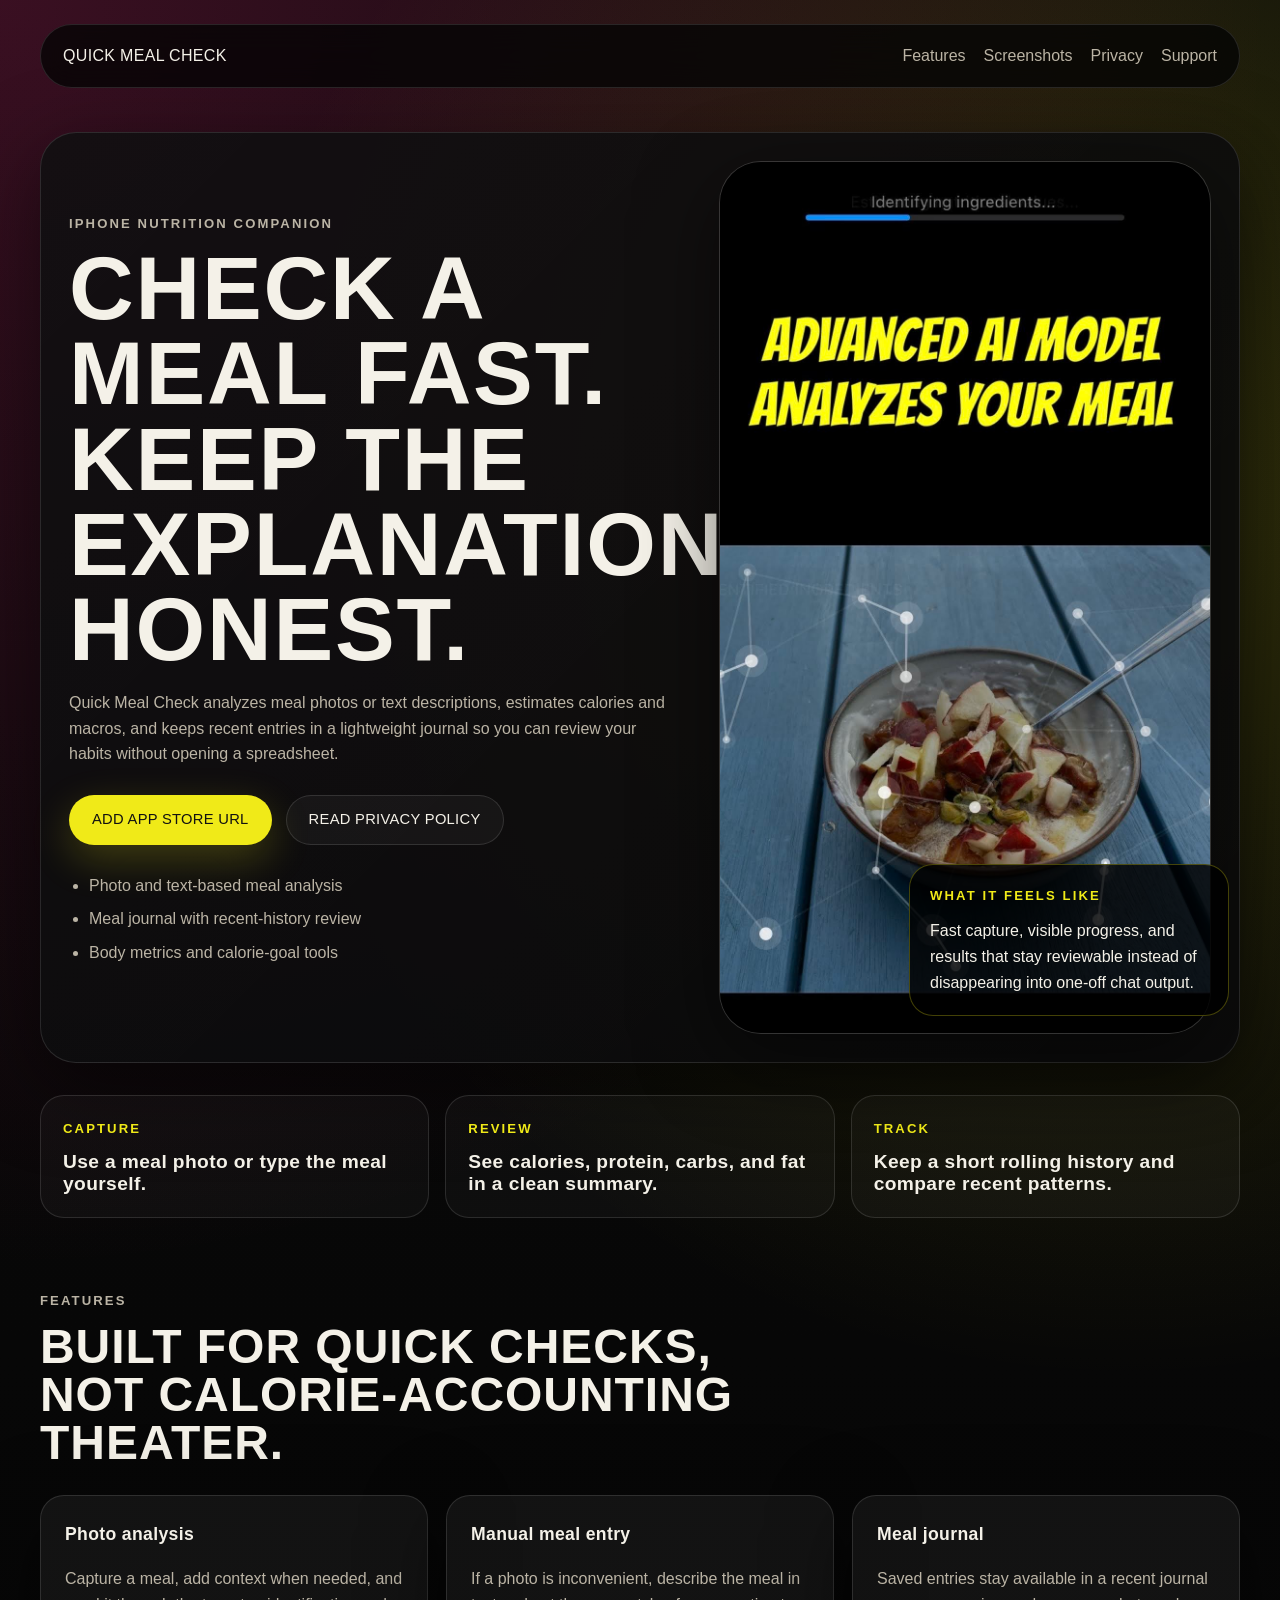
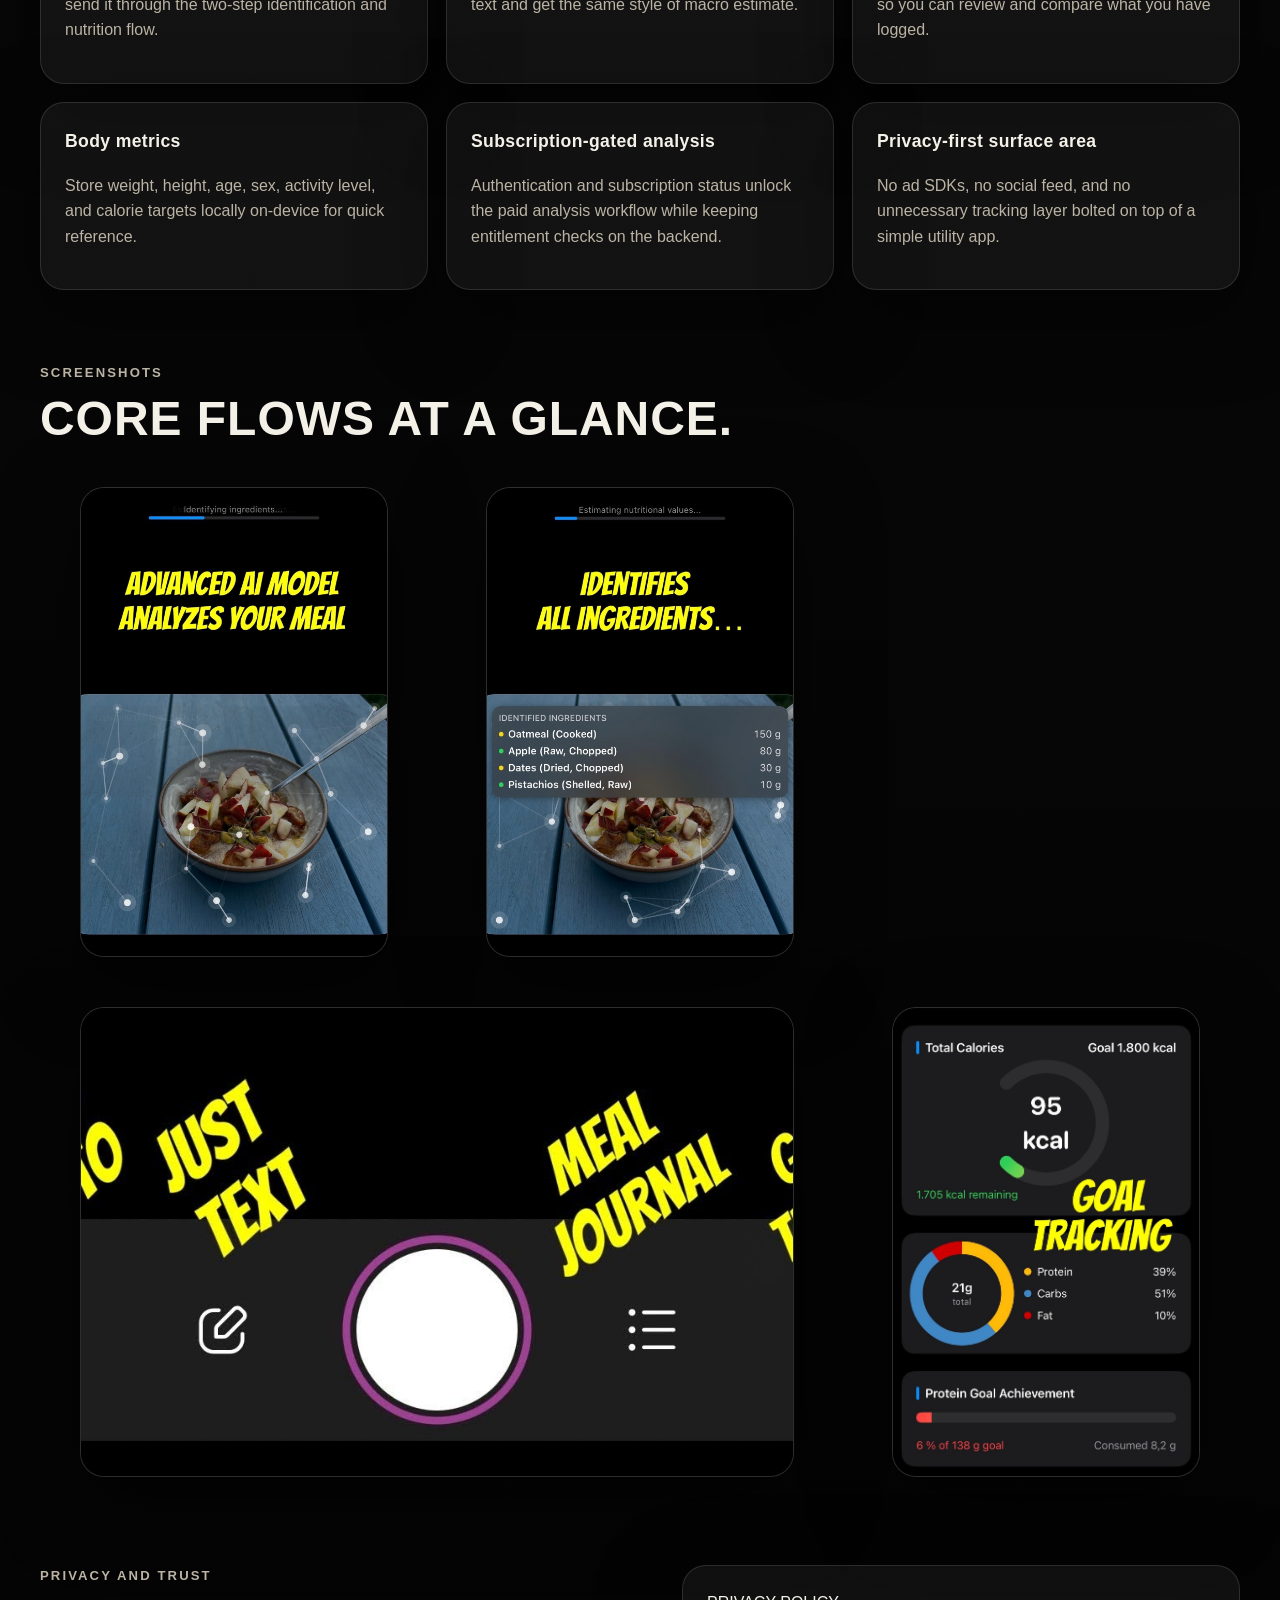
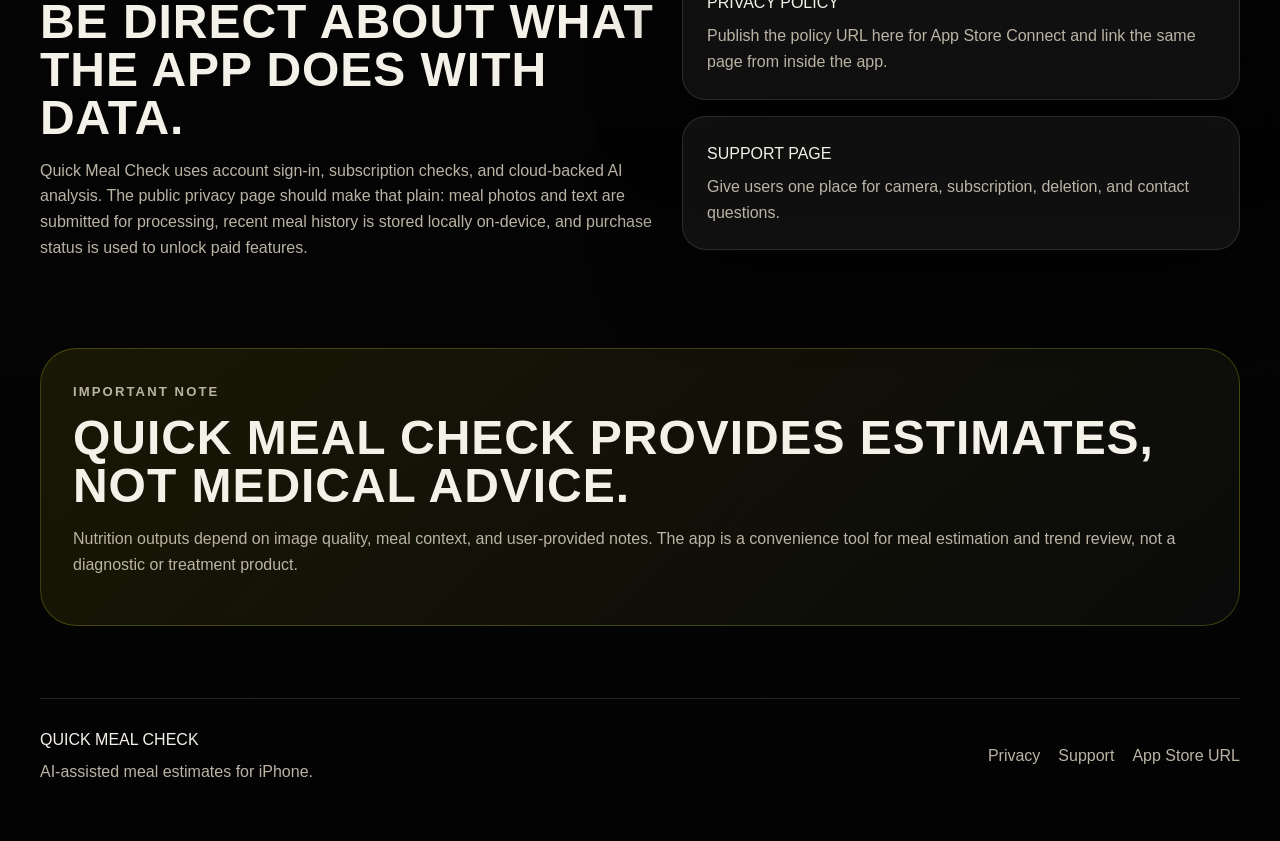
==== index.html @ 8b854055 "Initial site import" ====
<!DOCTYPE html>
<html lang="en">
<head>
    <meta charset="utf-8">
    <meta name="viewport" content="width=device-width, initial-scale=1">
    <title>Quick Meal Check</title>
    <meta name="description" content="Quick Meal Check helps you estimate calories and macros from meal photos or text, then review trends in one place.">
    <link rel="stylesheet" href="styles.css">
</head>
<body>
    <!-- Replace the placeholder App Store URL and support email before publishing. -->
    <div class="site-shell">
        <header class="site-header">
            <a class="wordmark" href="index.html">Quick Meal Check</a>
            <nav class="site-nav" aria-label="Primary">
                <a href="#features">Features</a>
                <a href="#screenshots">Screenshots</a>
                <a href="privacy.html">Privacy</a>
                <a href="support.html">Support</a>
            </nav>
        </header>

        <main>
            <section class="hero">
                <div class="hero-copy">
                    <p class="eyebrow">iPhone nutrition companion</p>
                    <h1>Check a meal fast. Keep the explanation honest.</h1>
                    <p class="lede">
                        Quick Meal Check analyzes meal photos or text descriptions, estimates calories and macros,
                        and keeps recent entries in a lightweight journal so you can review your habits without
                        opening a spreadsheet.
                    </p>
                    <div class="hero-actions">
                        <a class="button button-primary" href="#">Add App Store URL</a>
                        <a class="button button-secondary" href="privacy.html">Read Privacy Policy</a>
                    </div>
                    <ul class="hero-notes">
                        <li>Photo and text-based meal analysis</li>
                        <li>Meal journal with recent-history review</li>
                        <li>Body metrics and calorie-goal tools</li>
                    </ul>
                </div>

                <div class="hero-visual">
                    <div class="phone-frame">
                        <img src="assets/screenshots/hero-analysis.jpg" alt="Quick Meal Check analysis screen showing a meal photo and AI meal-analysis overlay.">
                    </div>
                    <div class="callout-card">
                        <p class="callout-label">What it feels like</p>
                        <p class="callout-text">Fast capture, visible progress, and results that stay reviewable instead of disappearing into one-off chat output.</p>
                    </div>
                </div>
            </section>

            <section class="feature-strip" aria-label="Highlights">
                <article>
                    <p class="feature-kicker">Capture</p>
                    <h2>Use a meal photo or type the meal yourself.</h2>
                </article>
                <article>
                    <p class="feature-kicker">Review</p>
                    <h2>See calories, protein, carbs, and fat in a clean summary.</h2>
                </article>
                <article>
                    <p class="feature-kicker">Track</p>
                    <h2>Keep a short rolling history and compare recent patterns.</h2>
                </article>
            </section>

            <section class="section" id="features">
                <div class="section-heading">
                    <p class="eyebrow">Features</p>
                    <h2>Built for quick checks, not calorie-accounting theater.</h2>
                </div>

                <div class="card-grid">
                    <article class="feature-card">
                        <h3>Photo analysis</h3>
                        <p>Capture a meal, add context when needed, and send it through the two-step identification and nutrition flow.</p>
                    </article>
                    <article class="feature-card">
                        <h3>Manual meal entry</h3>
                        <p>If a photo is inconvenient, describe the meal in text and get the same style of macro estimate.</p>
                    </article>
                    <article class="feature-card">
                        <h3>Meal journal</h3>
                        <p>Saved entries stay available in a recent journal so you can review and compare what you have logged.</p>
                    </article>
                    <article class="feature-card">
                        <h3>Body metrics</h3>
                        <p>Store weight, height, age, sex, activity level, and calorie targets locally on-device for quick reference.</p>
                    </article>
                    <article class="feature-card">
                        <h3>Subscription-gated analysis</h3>
                        <p>Authentication and subscription status unlock the paid analysis workflow while keeping entitlement checks on the backend.</p>
                    </article>
                    <article class="feature-card">
                        <h3>Privacy-first surface area</h3>
                        <p>No ad SDKs, no social feed, and no unnecessary tracking layer bolted on top of a simple utility app.</p>
                    </article>
                </div>
            </section>

            <section class="section" id="screenshots">
                <div class="section-heading">
                    <p class="eyebrow">Screenshots</p>
                    <h2>Core flows at a glance.</h2>
                </div>

                <div class="gallery-grid">
                    <figure class="gallery-card gallery-card-tall">
                        <img src="assets/screenshots/hero-analysis.jpg" alt="Meal analysis progress and hero visualization inside Quick Meal Check.">
                        <figcaption>Analysis screen with progress feedback and visual meal overlay.</figcaption>
                    </figure>
                    <figure class="gallery-card gallery-card-tall">
                        <img src="assets/screenshots/analysis-detail.jpg" alt="Nutrition detail screen in Quick Meal Check.">
                        <figcaption>Detailed results view for calories and macro estimates.</figcaption>
                    </figure>
                    <figure class="gallery-card gallery-card-wide">
                        <img src="assets/screenshots/journal-view.jpg" alt="Meal journal screen in Quick Meal Check.">
                        <figcaption>Recent entries stay reviewable in the meal journal.</figcaption>
                    </figure>
                    <figure class="gallery-card gallery-card-tall">
                        <img src="assets/screenshots/body-metrics.jpg" alt="Body metrics settings screen in Quick Meal Check.">
                        <figcaption>Local body-metrics tools for BMI, BMR, and calorie goals.</figcaption>
                    </figure>
                </div>
            </section>

            <section class="section section-split">
                <div>
                    <p class="eyebrow">Privacy and trust</p>
                    <h2>Be direct about what the app does with data.</h2>
                    <p>
                        Quick Meal Check uses account sign-in, subscription checks, and cloud-backed AI analysis.
                        The public privacy page should make that plain: meal photos and text are submitted for
                        processing, recent meal history is stored locally on-device, and purchase status is used
                        to unlock paid features.
                    </p>
                </div>
                <div class="stacked-links">
                    <a class="link-tile" href="privacy.html">
                        <span class="link-tile-label">Privacy policy</span>
                        <span class="link-tile-text">Publish the policy URL here for App Store Connect and link the same page from inside the app.</span>
                    </a>
                    <a class="link-tile" href="support.html">
                        <span class="link-tile-label">Support page</span>
                        <span class="link-tile-text">Give users one place for camera, subscription, deletion, and contact questions.</span>
                    </a>
                </div>
            </section>

            <section class="section disclaimer-section">
                <p class="eyebrow">Important note</p>
                <h2>Quick Meal Check provides estimates, not medical advice.</h2>
                <p>
                    Nutrition outputs depend on image quality, meal context, and user-provided notes. The app is a
                    convenience tool for meal estimation and trend review, not a diagnostic or treatment product.
                </p>
            </section>
        </main>

        <footer class="site-footer">
            <div>
                <p class="footer-title">Quick Meal Check</p>
                <p class="footer-copy">AI-assisted meal estimates for iPhone.</p>
            </div>
            <div class="footer-links">
                <a href="privacy.html">Privacy</a>
                <a href="support.html">Support</a>
                <a href="#">App Store URL</a>
            </div>
        </footer>
    </div>
</body>
</html>
---- styles.css ----
:root {
    --bg: #050505;
    --bg-elevated: #0f0f10;
    --panel: rgba(255, 255, 255, 0.05);
    --panel-strong: rgba(255, 255, 255, 0.1);
    --text: #f4f1e8;
    --muted: #bbb4a5;
    --line: rgba(255, 255, 255, 0.12);
    --accent: #f0ea18;
    --accent-deep: #c8b800;
    --accent-soft: rgba(240, 234, 24, 0.18);
    --pink: #e8267a;
    --shadow: 0 24px 80px rgba(0, 0, 0, 0.5);
    --radius-xl: 36px;
    --radius-lg: 24px;
    --radius-md: 18px;
    --max-width: 1200px;
}

*,
*::before,
*::after {
    box-sizing: border-box;
}

html {
    scroll-behavior: smooth;
}

body {
    margin: 0;
    min-width: 320px;
    color: var(--text);
    background:
        radial-gradient(circle at top left, rgba(232, 38, 122, 0.22), transparent 30%),
        radial-gradient(circle at 88% 12%, rgba(240, 234, 24, 0.18), transparent 24%),
        linear-gradient(180deg, #090909 0%, #030303 100%);
    font: 400 16px/1.6 "Avenir Next", "Segoe UI", sans-serif;
}

img {
    display: block;
    max-width: 100%;
}

a {
    color: inherit;
    text-decoration: none;
}

.site-shell {
    width: min(calc(100% - 32px), var(--max-width));
    margin: 0 auto;
    padding: 24px 0 56px;
}

.site-header,
.site-footer {
    display: flex;
    align-items: center;
    justify-content: space-between;
    gap: 20px;
}

.site-header {
    position: sticky;
    top: 0;
    z-index: 10;
    margin-bottom: 44px;
    padding: 18px 22px;
    border: 1px solid var(--line);
    border-radius: 999px;
    background: rgba(5, 5, 5, 0.78);
    backdrop-filter: blur(16px);
}

.wordmark,
h1,
h2,
h3,
.button {
    font-family: "Arial Black", "Avenir Next Condensed", "Franklin Gothic Heavy", sans-serif;
    letter-spacing: 0.02em;
}

.wordmark {
    font-size: 1rem;
    text-transform: uppercase;
}

.site-nav {
    display: flex;
    flex-wrap: wrap;
    justify-content: flex-end;
    gap: 18px;
    color: var(--muted);
}

.site-nav a:hover,
.footer-links a:hover,
.link-tile:hover {
    color: var(--accent);
}

.hero {
    display: grid;
    grid-template-columns: minmax(0, 1.1fr) minmax(320px, 0.9fr);
    gap: 48px;
    align-items: center;
    margin-bottom: 32px;
    padding: 28px;
    border: 1px solid var(--line);
    border-radius: var(--radius-xl);
    background:
        linear-gradient(135deg, rgba(255, 255, 255, 0.03), rgba(255, 255, 255, 0.01)),
        rgba(7, 7, 8, 0.88);
    box-shadow: var(--shadow);
}

.hero-copy h1,
.legal-sidebar h1,
.support-hero h1 {
    margin: 0 0 18px;
    font-size: clamp(2.8rem, 7vw, 5.6rem);
    line-height: 0.95;
    text-transform: uppercase;
}

.eyebrow,
.feature-kicker,
.callout-label,
.legal-meta {
    margin: 0 0 12px;
    font-size: 0.82rem;
    font-weight: 700;
    letter-spacing: 0.16em;
    text-transform: uppercase;
    color: var(--accent);
}

.lede,
.hero-copy p,
.section p,
.legal-content p,
.faq-item p,
.contact-card p {
    color: var(--muted);
}

.hero-actions,
.support-actions {
    display: flex;
    flex-wrap: wrap;
    gap: 14px;
    margin: 28px 0;
}

.button {
    display: inline-flex;
    align-items: center;
    justify-content: center;
    min-height: 50px;
    padding: 0 22px;
    border-radius: 999px;
    border: 1px solid transparent;
    text-transform: uppercase;
    font-size: 0.92rem;
}

.button-primary {
    color: #111;
    background: var(--accent);
    box-shadow: 0 14px 40px rgba(240, 234, 24, 0.22);
}

.button-primary:hover {
    background: #fff56a;
}

.button-secondary {
    border-color: var(--line);
    background: rgba(255, 255, 255, 0.04);
}

.button-secondary:hover {
    border-color: var(--accent-soft);
    background: rgba(255, 255, 255, 0.08);
}

.hero-notes,
.legal-content ul {
    padding-left: 20px;
}

.hero-notes li,
.legal-content li {
    margin-bottom: 8px;
    color: var(--muted);
}

.hero-visual {
    position: relative;
}

.phone-frame,
.gallery-card,
.contact-card,
.feature-card,
.faq-item,
.link-tile {
    border: 1px solid var(--line);
    background: var(--panel);
    box-shadow: var(--shadow);
}

.phone-frame {
    overflow: hidden;
    border-radius: 42px;
}

.phone-frame img {
    width: 100%;
    aspect-ratio: 9 / 16;
    object-fit: cover;
}

.callout-card {
    position: absolute;
    right: -18px;
    bottom: 18px;
    width: min(320px, 72%);
    padding: 20px;
    border: 1px solid rgba(240, 234, 24, 0.28);
    border-radius: var(--radius-lg);
    background: rgba(0, 0, 0, 0.82);
}

.callout-text {
    margin: 0;
    color: var(--text);
}

.feature-strip,
.card-grid,
.gallery-grid,
.section-split,
.support-layout {
    display: grid;
}

.feature-strip {
    grid-template-columns: repeat(3, minmax(0, 1fr));
    gap: 16px;
    margin: 28px 0 64px;
}

.feature-strip article {
    padding: 22px;
    border: 1px solid var(--line);
    border-radius: var(--radius-lg);
    background: rgba(255, 255, 255, 0.03);
}

.feature-strip h2 {
    margin: 0;
    font-size: 1.2rem;
    line-height: 1.15;
}

.section {
    margin-top: 72px;
}

.section-heading {
    max-width: 760px;
    margin-bottom: 28px;
}

.section-heading h2,
.section-split h2,
.disclaimer-section h2,
.faq-item h3,
.contact-card strong {
    margin: 0 0 12px;
}

.section-heading h2,
.section-split h2,
.disclaimer-section h2 {
    font-size: clamp(2rem, 4vw, 3rem);
    text-transform: uppercase;
    line-height: 1;
}

.card-grid {
    grid-template-columns: repeat(3, minmax(0, 1fr));
    gap: 18px;
}

.feature-card,
.faq-item,
.contact-card,
.link-tile {
    border-radius: var(--radius-lg);
    padding: 24px;
}

.feature-card h3,
.faq-item h3 {
    margin-top: 0;
    font-size: 1.1rem;
}

.gallery-grid {
    grid-template-columns: repeat(12, minmax(0, 1fr));
    gap: 18px;
}

.gallery-card {
    overflow: hidden;
    border-radius: var(--radius-lg);
}

.gallery-card img {
    width: 100%;
    height: 100%;
    object-fit: cover;
}

.gallery-card figcaption {
    padding: 16px 18px 18px;
    color: var(--muted);
}

.gallery-card-tall {
    grid-column: span 4;
}

.gallery-card-wide {
    grid-column: span 8;
}

.gallery-card-wide img {
    aspect-ratio: 16 / 9;
}

.gallery-card-tall img {
    aspect-ratio: 4 / 5;
}

.section-split {
    grid-template-columns: minmax(0, 1fr) minmax(320px, 0.9fr);
    gap: 22px;
    align-items: start;
}

.stacked-links {
    display: grid;
    gap: 16px;
}

.link-tile {
    display: block;
    border-radius: var(--radius-lg);
}

.link-tile-label {
    display: block;
    margin-bottom: 8px;
    font-family: "Arial Black", "Avenir Next Condensed", "Franklin Gothic Heavy", sans-serif;
    text-transform: uppercase;
}

.link-tile-text {
    color: var(--muted);
}

.disclaimer-section {
    padding: 32px;
    border: 1px solid rgba(240, 234, 24, 0.22);
    border-radius: var(--radius-xl);
    background: linear-gradient(135deg, rgba(240, 234, 24, 0.09), rgba(255, 255, 255, 0.03));
}

.site-footer {
    margin-top: 72px;
    padding-top: 28px;
    border-top: 1px solid var(--line);
}

.footer-title {
    margin: 0 0 6px;
    font-family: "Arial Black", "Avenir Next Condensed", "Franklin Gothic Heavy", sans-serif;
    text-transform: uppercase;
}

.footer-copy {
    margin: 0;
    color: var(--muted);
}

.footer-links {
    display: flex;
    flex-wrap: wrap;
    gap: 18px;
    color: var(--muted);
}

.site-shell-legal {
    width: min(calc(100% - 32px), 1320px);
}

.legal-layout {
    display: grid;
    grid-template-columns: minmax(260px, 0.9fr) minmax(0, 1.5fr);
    gap: 42px;
}

.legal-sidebar {
    position: sticky;
    top: 112px;
    align-self: start;
}

.legal-content section {
    margin-bottom: 42px;
    padding-bottom: 34px;
    border-bottom: 1px solid var(--line);
}

.legal-content h2 {
    margin-top: 0;
    margin-bottom: 14px;
    font-size: 1.5rem;
    text-transform: uppercase;
}

.legal-content h3 {
    margin-bottom: 8px;
    font-size: 1rem;
    text-transform: uppercase;
}

.legal-content a,
.faq-item a,
.contact-card a {
    color: var(--accent);
}

.support-layout {
    gap: 56px;
}

.support-hero {
    padding: 28px;
    border: 1px solid var(--line);
    border-radius: var(--radius-xl);
    background: linear-gradient(135deg, rgba(232, 38, 122, 0.14), rgba(255, 255, 255, 0.02));
}

.faq-list {
    display: grid;
    gap: 16px;
}

@media (max-width: 1080px) {
    .hero,
    .section-split,
    .legal-layout {
        grid-template-columns: 1fr;
    }

    .feature-strip,
    .card-grid {
        grid-template-columns: repeat(2, minmax(0, 1fr));
    }

    .gallery-card-tall {
        grid-column: span 6;
    }

    .gallery-card-wide {
        grid-column: span 12;
    }

    .legal-sidebar {
        position: static;
    }
}

@media (max-width: 720px) {
    .site-shell {
        width: min(calc(100% - 20px), var(--max-width));
        padding-top: 16px;
    }

    .site-header,
    .site-footer {
        flex-direction: column;
        align-items: flex-start;
    }

    .hero,
    .support-hero,
    .disclaimer-section {
        padding: 22px;
    }

    .hero-copy h1,
    .legal-sidebar h1,
    .support-hero h1 {
        font-size: clamp(2.4rem, 14vw, 4rem);
    }

    .feature-strip,
    .card-grid {
        grid-template-columns: 1fr;
    }

    .gallery-card-tall,
    .gallery-card-wide {
        grid-column: span 12;
    }

    .callout-card {
        position: static;
        width: auto;
        margin-top: 18px;
    }
}
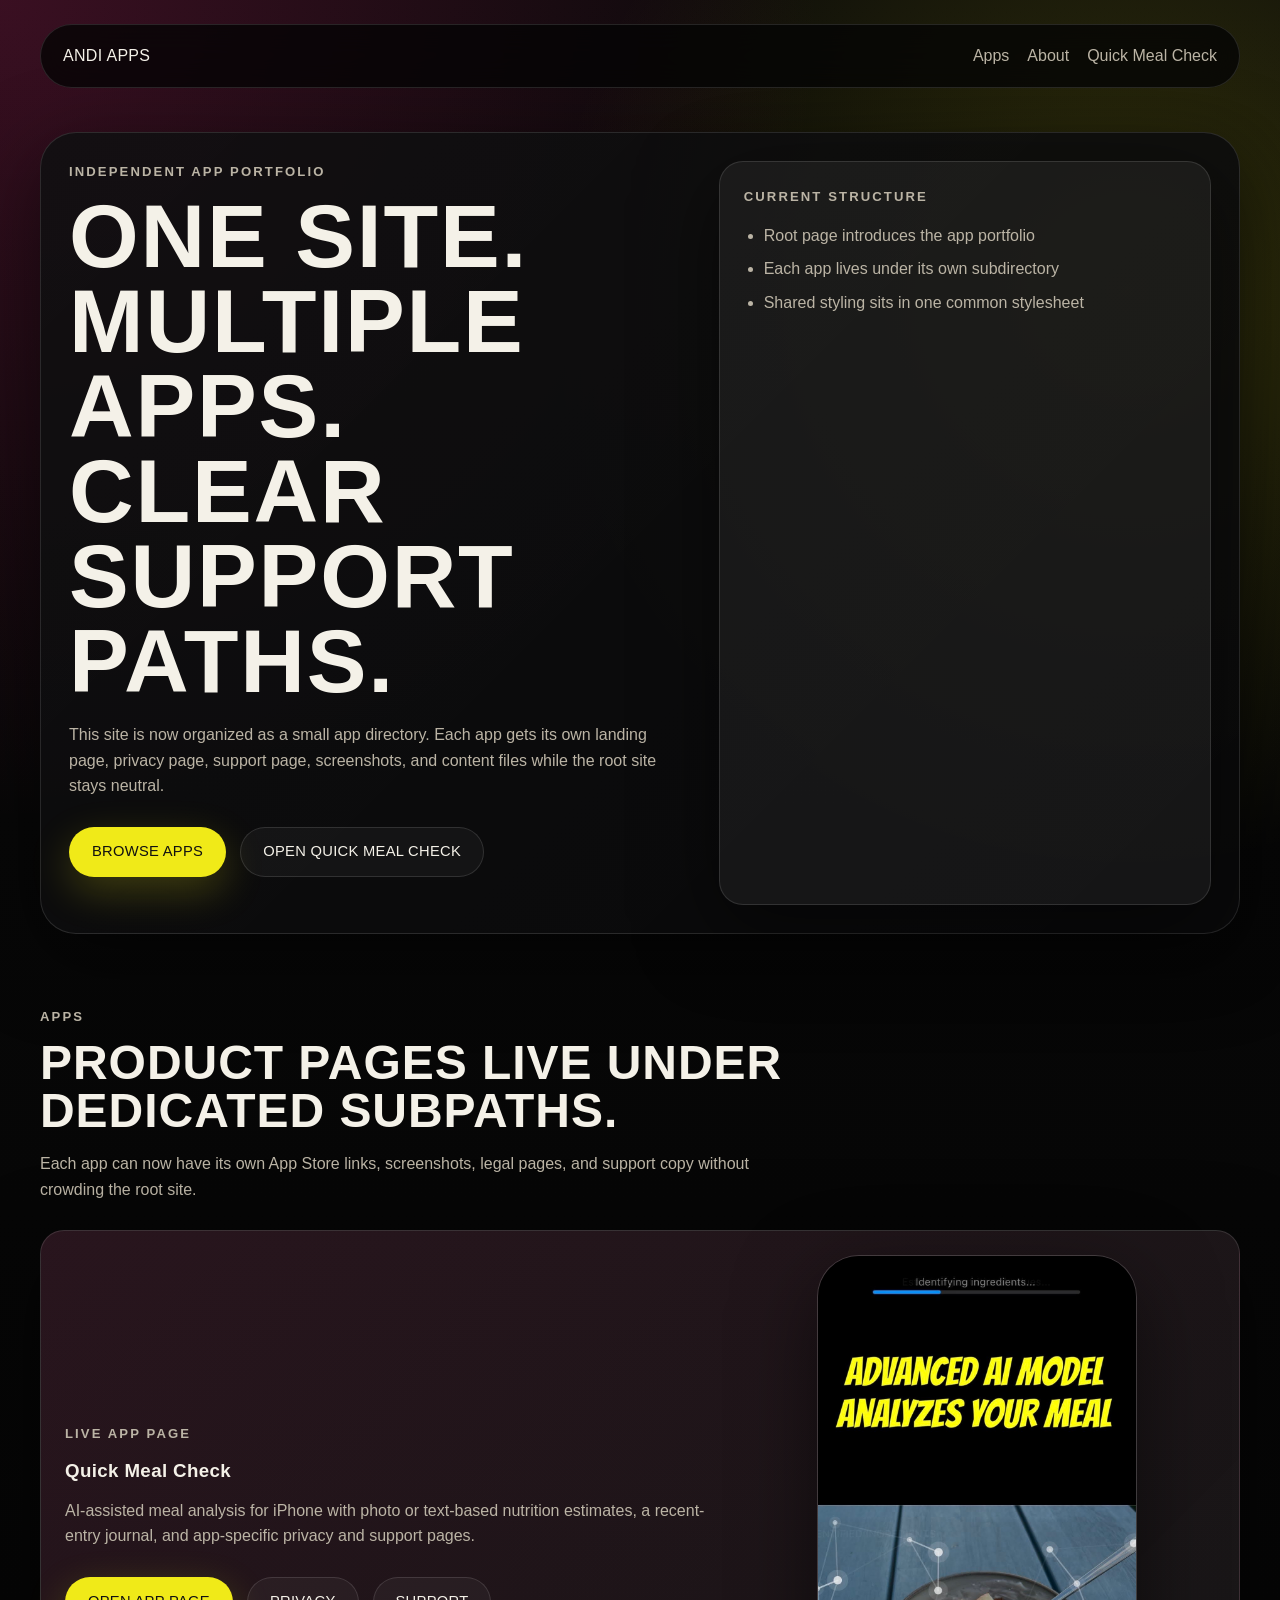
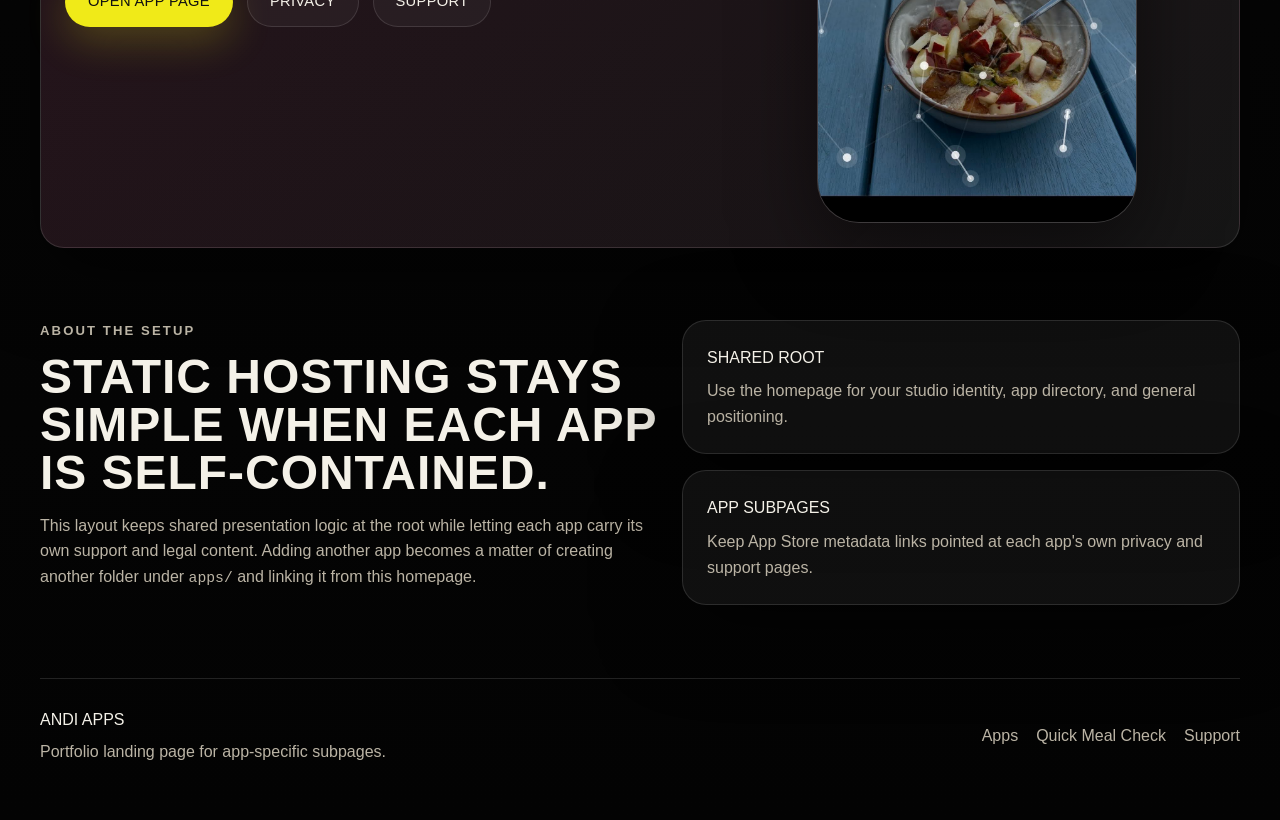
==== commit b5a84b5f: "Reorganize site into multi-app structure" ====
--- a/index.html
+++ b/index.html
@@ -3,172 +3,109 @@
 <head>
     <meta charset="utf-8">
     <meta name="viewport" content="width=device-width, initial-scale=1">
-    <title>Quick Meal Check</title>
-    <meta name="description" content="Quick Meal Check helps you estimate calories and macros from meal photos or text, then review trends in one place.">
-    <link rel="stylesheet" href="styles.css">
+    <title>Andi Apps</title>
+    <meta name="description" content="Independent app portfolio site for Andi Apps, with product pages, privacy links, and support pages for each app.">
+    <link rel="stylesheet" href="styles/global.css">
 </head>
 <body>
-    <!-- Replace the placeholder App Store URL and support email before publishing. -->
     <div class="site-shell">
         <header class="site-header">
-            <a class="wordmark" href="index.html">Quick Meal Check</a>
+            <a class="wordmark" href="index.html">Andi Apps</a>
             <nav class="site-nav" aria-label="Primary">
-                <a href="#features">Features</a>
-                <a href="#screenshots">Screenshots</a>
-                <a href="privacy.html">Privacy</a>
-                <a href="support.html">Support</a>
+                <a href="#apps">Apps</a>
+                <a href="#about">About</a>
+                <a href="apps/quickmealcheck/index.html">Quick Meal Check</a>
             </nav>
         </header>
 
         <main>
-            <section class="hero">
+            <section class="hero hero-compact">
                 <div class="hero-copy">
-                    <p class="eyebrow">iPhone nutrition companion</p>
-                    <h1>Check a meal fast. Keep the explanation honest.</h1>
+                    <p class="eyebrow">Independent app portfolio</p>
+                    <h1>One site. Multiple apps. Clear support paths.</h1>
                     <p class="lede">
-                        Quick Meal Check analyzes meal photos or text descriptions, estimates calories and macros,
-                        and keeps recent entries in a lightweight journal so you can review your habits without
-                        opening a spreadsheet.
+                        This site is now organized as a small app directory. Each app gets its own landing page,
+                        privacy page, support page, screenshots, and content files while the root site stays neutral.
                     </p>
                     <div class="hero-actions">
-                        <a class="button button-primary" href="#">Add App Store URL</a>
-                        <a class="button button-secondary" href="privacy.html">Read Privacy Policy</a>
+                        <a class="button button-primary" href="#apps">Browse Apps</a>
+                        <a class="button button-secondary" href="apps/quickmealcheck/index.html">Open Quick Meal Check</a>
                     </div>
-                    <ul class="hero-notes">
-                        <li>Photo and text-based meal analysis</li>
-                        <li>Meal journal with recent-history review</li>
-                        <li>Body metrics and calorie-goal tools</li>
-                    </ul>
                 </div>
 
-                <div class="hero-visual">
-                    <div class="phone-frame">
-                        <img src="assets/screenshots/hero-analysis.jpg" alt="Quick Meal Check analysis screen showing a meal photo and AI meal-analysis overlay.">
-                    </div>
-                    <div class="callout-card">
-                        <p class="callout-label">What it feels like</p>
-                        <p class="callout-text">Fast capture, visible progress, and results that stay reviewable instead of disappearing into one-off chat output.</p>
-                    </div>
+                <div class="hero-panel">
+                    <p class="callout-label">Current structure</p>
+                    <ul class="hero-notes">
+                        <li>Root page introduces the app portfolio</li>
+                        <li>Each app lives under its own subdirectory</li>
+                        <li>Shared styling sits in one common stylesheet</li>
+                    </ul>
                 </div>
             </section>
 
-            <section class="feature-strip" aria-label="Highlights">
-                <article>
-                    <p class="feature-kicker">Capture</p>
-                    <h2>Use a meal photo or type the meal yourself.</h2>
-                </article>
-                <article>
-                    <p class="feature-kicker">Review</p>
-                    <h2>See calories, protein, carbs, and fat in a clean summary.</h2>
-                </article>
-                <article>
-                    <p class="feature-kicker">Track</p>
-                    <h2>Keep a short rolling history and compare recent patterns.</h2>
-                </article>
-            </section>
-
-            <section class="section" id="features">
+            <section class="section" id="apps">
                 <div class="section-heading">
-                    <p class="eyebrow">Features</p>
-                    <h2>Built for quick checks, not calorie-accounting theater.</h2>
+                    <p class="eyebrow">Apps</p>
+                    <h2>Product pages live under dedicated subpaths.</h2>
+                    <p>Each app can now have its own App Store links, screenshots, legal pages, and support copy without crowding the root site.</p>
                 </div>
 
-                <div class="card-grid">
-                    <article class="feature-card">
-                        <h3>Photo analysis</h3>
-                        <p>Capture a meal, add context when needed, and send it through the two-step identification and nutrition flow.</p>
-                    </article>
-                    <article class="feature-card">
-                        <h3>Manual meal entry</h3>
-                        <p>If a photo is inconvenient, describe the meal in text and get the same style of macro estimate.</p>
-                    </article>
-                    <article class="feature-card">
-                        <h3>Meal journal</h3>
-                        <p>Saved entries stay available in a recent journal so you can review and compare what you have logged.</p>
-                    </article>
-                    <article class="feature-card">
-                        <h3>Body metrics</h3>
-                        <p>Store weight, height, age, sex, activity level, and calorie targets locally on-device for quick reference.</p>
-                    </article>
-                    <article class="feature-card">
-                        <h3>Subscription-gated analysis</h3>
-                        <p>Authentication and subscription status unlock the paid analysis workflow while keeping entitlement checks on the backend.</p>
-                    </article>
-                    <article class="feature-card">
-                        <h3>Privacy-first surface area</h3>
-                        <p>No ad SDKs, no social feed, and no unnecessary tracking layer bolted on top of a simple utility app.</p>
+                <div class="app-directory">
+                    <article class="app-card app-card-featured">
+                        <div class="app-card-copy">
+                            <p class="feature-kicker">Live app page</p>
+                            <h3>Quick Meal Check</h3>
+                            <p>
+                                AI-assisted meal analysis for iPhone with photo or text-based nutrition estimates,
+                                a recent-entry journal, and app-specific privacy and support pages.
+                            </p>
+                            <div class="card-actions">
+                                <a class="button button-primary" href="apps/quickmealcheck/index.html">Open App Page</a>
+                                <a class="button button-secondary" href="apps/quickmealcheck/privacy.html">Privacy</a>
+                                <a class="button button-secondary" href="apps/quickmealcheck/support.html">Support</a>
+                            </div>
+                        </div>
+                        <div class="app-card-visual">
+                            <div class="phone-frame">
+                                <img src="apps/quickmealcheck/assets/screenshots/hero-analysis.jpg" alt="Quick Meal Check app preview showing the meal analysis screen.">
+                            </div>
+                        </div>
                     </article>
                 </div>
             </section>
 
-            <section class="section" id="screenshots">
-                <div class="section-heading">
-                    <p class="eyebrow">Screenshots</p>
-                    <h2>Core flows at a glance.</h2>
-                </div>
-
-                <div class="gallery-grid">
-                    <figure class="gallery-card gallery-card-tall">
-                        <img src="assets/screenshots/hero-analysis.jpg" alt="Meal analysis progress and hero visualization inside Quick Meal Check.">
-                        <figcaption>Analysis screen with progress feedback and visual meal overlay.</figcaption>
-                    </figure>
-                    <figure class="gallery-card gallery-card-tall">
-                        <img src="assets/screenshots/analysis-detail.jpg" alt="Nutrition detail screen in Quick Meal Check.">
-                        <figcaption>Detailed results view for calories and macro estimates.</figcaption>
-                    </figure>
-                    <figure class="gallery-card gallery-card-wide">
-                        <img src="assets/screenshots/journal-view.jpg" alt="Meal journal screen in Quick Meal Check.">
-                        <figcaption>Recent entries stay reviewable in the meal journal.</figcaption>
-                    </figure>
-                    <figure class="gallery-card gallery-card-tall">
-                        <img src="assets/screenshots/body-metrics.jpg" alt="Body metrics settings screen in Quick Meal Check.">
-                        <figcaption>Local body-metrics tools for BMI, BMR, and calorie goals.</figcaption>
-                    </figure>
-                </div>
-            </section>
-
-            <section class="section section-split">
+            <section class="section section-split" id="about">
                 <div>
-                    <p class="eyebrow">Privacy and trust</p>
-                    <h2>Be direct about what the app does with data.</h2>
+                    <p class="eyebrow">About the setup</p>
+                    <h2>Static hosting stays simple when each app is self-contained.</h2>
                     <p>
-                        Quick Meal Check uses account sign-in, subscription checks, and cloud-backed AI analysis.
-                        The public privacy page should make that plain: meal photos and text are submitted for
-                        processing, recent meal history is stored locally on-device, and purchase status is used
-                        to unlock paid features.
+                        This layout keeps shared presentation logic at the root while letting each app carry its own
+                        support and legal content. Adding another app becomes a matter of creating another folder
+                        under <code>apps/</code> and linking it from this homepage.
                     </p>
                 </div>
                 <div class="stacked-links">
-                    <a class="link-tile" href="privacy.html">
-                        <span class="link-tile-label">Privacy policy</span>
-                        <span class="link-tile-text">Publish the policy URL here for App Store Connect and link the same page from inside the app.</span>
-                    </a>
-                    <a class="link-tile" href="support.html">
-                        <span class="link-tile-label">Support page</span>
-                        <span class="link-tile-text">Give users one place for camera, subscription, deletion, and contact questions.</span>
-                    </a>
+                    <div class="link-tile link-tile-static">
+                        <span class="link-tile-label">Shared root</span>
+                        <span class="link-tile-text">Use the homepage for your studio identity, app directory, and general positioning.</span>
+                    </div>
+                    <div class="link-tile link-tile-static">
+                        <span class="link-tile-label">App subpages</span>
+                        <span class="link-tile-text">Keep App Store metadata links pointed at each app's own privacy and support pages.</span>
+                    </div>
                 </div>
-            </section>
-
-            <section class="section disclaimer-section">
-                <p class="eyebrow">Important note</p>
-                <h2>Quick Meal Check provides estimates, not medical advice.</h2>
-                <p>
-                    Nutrition outputs depend on image quality, meal context, and user-provided notes. The app is a
-                    convenience tool for meal estimation and trend review, not a diagnostic or treatment product.
-                </p>
             </section>
         </main>
 
         <footer class="site-footer">
             <div>
-                <p class="footer-title">Quick Meal Check</p>
-                <p class="footer-copy">AI-assisted meal estimates for iPhone.</p>
+                <p class="footer-title">Andi Apps</p>
+                <p class="footer-copy">Portfolio landing page for app-specific subpages.</p>
             </div>
             <div class="footer-links">
-                <a href="privacy.html">Privacy</a>
-                <a href="support.html">Support</a>
-                <a href="#">App Store URL</a>
+                <a href="#apps">Apps</a>
+                <a href="apps/quickmealcheck/index.html">Quick Meal Check</a>
+                <a href="apps/quickmealcheck/support.html">Support</a>
             </div>
         </footer>
     </div>
--- a/styles/global.css
+++ b/styles/global.css
@@ -0,0 +1,579 @@
+:root {
+    --bg: #050505;
+    --bg-elevated: #0f0f10;
+    --panel: rgba(255, 255, 255, 0.05);
+    --text: #f4f1e8;
+    --muted: #bbb4a5;
+    --line: rgba(255, 255, 255, 0.12);
+    --accent: #f0ea18;
+    --accent-soft: rgba(240, 234, 24, 0.18);
+    --pink: #e8267a;
+    --shadow: 0 24px 80px rgba(0, 0, 0, 0.5);
+    --radius-xl: 36px;
+    --radius-lg: 24px;
+    --max-width: 1200px;
+}
+
+*,
+*::before,
+*::after {
+    box-sizing: border-box;
+}
+
+html {
+    scroll-behavior: smooth;
+}
+
+body {
+    margin: 0;
+    min-width: 320px;
+    color: var(--text);
+    background:
+        radial-gradient(circle at top left, rgba(232, 38, 122, 0.22), transparent 30%),
+        radial-gradient(circle at 88% 12%, rgba(240, 234, 24, 0.18), transparent 24%),
+        linear-gradient(180deg, #090909 0%, #030303 100%);
+    font: 400 16px/1.6 "Avenir Next", "Segoe UI", sans-serif;
+}
+
+img {
+    display: block;
+    max-width: 100%;
+}
+
+a {
+    color: inherit;
+    text-decoration: none;
+}
+
+code {
+    font-size: 0.92em;
+}
+
+.site-shell {
+    width: min(calc(100% - 32px), var(--max-width));
+    margin: 0 auto;
+    padding: 24px 0 56px;
+}
+
+.site-shell-legal {
+    width: min(calc(100% - 32px), 1320px);
+}
+
+.site-header,
+.site-footer {
+    display: flex;
+    align-items: center;
+    justify-content: space-between;
+    gap: 20px;
+}
+
+.site-header {
+    position: sticky;
+    top: 0;
+    z-index: 10;
+    margin-bottom: 44px;
+    padding: 18px 22px;
+    border: 1px solid var(--line);
+    border-radius: 999px;
+    background: rgba(5, 5, 5, 0.78);
+    backdrop-filter: blur(16px);
+}
+
+.wordmark,
+h1,
+h2,
+h3,
+.button {
+    font-family: "Arial Black", "Avenir Next Condensed", "Franklin Gothic Heavy", sans-serif;
+    letter-spacing: 0.02em;
+}
+
+.wordmark {
+    font-size: 1rem;
+    text-transform: uppercase;
+}
+
+.site-nav,
+.footer-links {
+    display: flex;
+    flex-wrap: wrap;
+    gap: 18px;
+    color: var(--muted);
+}
+
+.site-nav {
+    justify-content: flex-end;
+}
+
+.site-nav a:hover,
+.site-nav a[aria-current="page"],
+.footer-links a:hover,
+.link-tile:hover {
+    color: var(--accent);
+}
+
+.hero {
+    display: grid;
+    grid-template-columns: minmax(0, 1.1fr) minmax(320px, 0.9fr);
+    gap: 48px;
+    align-items: center;
+    margin-bottom: 32px;
+    padding: 28px;
+    border: 1px solid var(--line);
+    border-radius: var(--radius-xl);
+    background:
+        linear-gradient(135deg, rgba(255, 255, 255, 0.03), rgba(255, 255, 255, 0.01)),
+        rgba(7, 7, 8, 0.88);
+    box-shadow: var(--shadow);
+}
+
+.hero-compact {
+    align-items: stretch;
+}
+
+.hero-copy h1,
+.legal-sidebar h1,
+.support-hero h1 {
+    margin: 0 0 18px;
+    font-size: clamp(2.8rem, 7vw, 5.6rem);
+    line-height: 0.95;
+    text-transform: uppercase;
+}
+
+.eyebrow,
+.feature-kicker,
+.callout-label,
+.legal-meta {
+    margin: 0 0 12px;
+    font-size: 0.82rem;
+    font-weight: 700;
+    letter-spacing: 0.16em;
+    text-transform: uppercase;
+    color: var(--accent);
+}
+
+.lede,
+.hero-copy p,
+.section p,
+.legal-content p,
+.faq-item p,
+.contact-card p,
+.app-card p,
+.hero-panel p {
+    color: var(--muted);
+}
+
+.hero-actions,
+.support-actions,
+.card-actions {
+    display: flex;
+    flex-wrap: wrap;
+    gap: 14px;
+    margin: 28px 0;
+}
+
+.button {
+    display: inline-flex;
+    align-items: center;
+    justify-content: center;
+    min-height: 50px;
+    padding: 0 22px;
+    border-radius: 999px;
+    border: 1px solid transparent;
+    text-transform: uppercase;
+    font-size: 0.92rem;
+}
+
+.button-primary {
+    color: #111;
+    background: var(--accent);
+    box-shadow: 0 14px 40px rgba(240, 234, 24, 0.22);
+}
+
+.button-primary:hover {
+    background: #fff56a;
+}
+
+.button-secondary {
+    border-color: var(--line);
+    background: rgba(255, 255, 255, 0.04);
+}
+
+.button-secondary:hover {
+    border-color: var(--accent-soft);
+    background: rgba(255, 255, 255, 0.08);
+}
+
+.hero-notes,
+.legal-content ul {
+    padding-left: 20px;
+}
+
+.hero-notes li,
+.legal-content li {
+    margin-bottom: 8px;
+    color: var(--muted);
+}
+
+.hero-visual {
+    position: relative;
+}
+
+.hero-panel,
+.phone-frame,
+.gallery-card,
+.contact-card,
+.feature-card,
+.faq-item,
+.link-tile,
+.app-card {
+    border: 1px solid var(--line);
+    background: var(--panel);
+    box-shadow: var(--shadow);
+}
+
+.hero-panel,
+.feature-card,
+.faq-item,
+.contact-card,
+.link-tile,
+.app-card {
+    border-radius: var(--radius-lg);
+    padding: 24px;
+}
+
+.phone-frame {
+    overflow: hidden;
+    border-radius: 42px;
+}
+
+.phone-frame img {
+    width: 100%;
+    aspect-ratio: 9 / 16;
+    object-fit: cover;
+}
+
+.callout-card {
+    position: absolute;
+    right: -18px;
+    bottom: 18px;
+    width: min(320px, 72%);
+    padding: 20px;
+    border: 1px solid rgba(240, 234, 24, 0.28);
+    border-radius: var(--radius-lg);
+    background: rgba(0, 0, 0, 0.82);
+}
+
+.callout-text {
+    margin: 0;
+    color: var(--text);
+}
+
+.feature-strip,
+.card-grid,
+.gallery-grid,
+.section-split,
+.support-layout,
+.app-directory,
+.app-card {
+    display: grid;
+}
+
+.feature-strip {
+    grid-template-columns: repeat(3, minmax(0, 1fr));
+    gap: 16px;
+    margin: 28px 0 64px;
+}
+
+.feature-strip article {
+    padding: 22px;
+    border: 1px solid var(--line);
+    border-radius: var(--radius-lg);
+    background: rgba(255, 255, 255, 0.03);
+}
+
+.feature-strip h2 {
+    margin: 0;
+    font-size: 1.2rem;
+    line-height: 1.15;
+}
+
+.section {
+    margin-top: 72px;
+}
+
+.section-heading {
+    max-width: 760px;
+    margin-bottom: 28px;
+}
+
+.section-heading h2,
+.section-split h2,
+.disclaimer-section h2,
+.faq-item h3,
+.contact-card strong,
+.app-card h3 {
+    margin: 0 0 12px;
+}
+
+.section-heading h2,
+.section-split h2,
+.disclaimer-section h2 {
+    font-size: clamp(2rem, 4vw, 3rem);
+    text-transform: uppercase;
+    line-height: 1;
+}
+
+.card-grid {
+    grid-template-columns: repeat(3, minmax(0, 1fr));
+    gap: 18px;
+}
+
+.feature-card h3,
+.faq-item h3 {
+    margin-top: 0;
+    font-size: 1.1rem;
+}
+
+.gallery-grid {
+    grid-template-columns: repeat(12, minmax(0, 1fr));
+    gap: 18px;
+}
+
+.gallery-card {
+    overflow: hidden;
+    border-radius: var(--radius-lg);
+}
+
+.gallery-card img {
+    width: 100%;
+    height: 100%;
+    object-fit: cover;
+}
+
+.gallery-card figcaption {
+    padding: 16px 18px 18px;
+    color: var(--muted);
+}
+
+.gallery-card-tall {
+    grid-column: span 4;
+}
+
+.gallery-card-wide {
+    grid-column: span 8;
+}
+
+.gallery-card-wide img {
+    aspect-ratio: 16 / 9;
+}
+
+.gallery-card-tall img {
+    aspect-ratio: 4 / 5;
+}
+
+.section-split {
+    grid-template-columns: minmax(0, 1fr) minmax(320px, 0.9fr);
+    gap: 22px;
+    align-items: start;
+}
+
+.stacked-links {
+    display: grid;
+    gap: 16px;
+}
+
+.link-tile {
+    display: block;
+}
+
+.link-tile-static {
+    cursor: default;
+}
+
+.link-tile-label {
+    display: block;
+    margin-bottom: 8px;
+    font-family: "Arial Black", "Avenir Next Condensed", "Franklin Gothic Heavy", sans-serif;
+    text-transform: uppercase;
+}
+
+.link-tile-text {
+    color: var(--muted);
+}
+
+.disclaimer-section {
+    padding: 32px;
+    border: 1px solid rgba(240, 234, 24, 0.22);
+    border-radius: var(--radius-xl);
+    background: linear-gradient(135deg, rgba(240, 234, 24, 0.09), rgba(255, 255, 255, 0.03));
+}
+
+.app-directory {
+    gap: 18px;
+}
+
+.app-card {
+    grid-template-columns: minmax(0, 1.15fr) minmax(260px, 0.85fr);
+    gap: 28px;
+    align-items: center;
+}
+
+.app-card-copy p {
+    margin-top: 0;
+}
+
+.app-card-featured {
+    background:
+        linear-gradient(135deg, rgba(232, 38, 122, 0.1), rgba(255, 255, 255, 0.02)),
+        var(--panel);
+}
+
+.app-card-visual {
+    display: flex;
+    justify-content: center;
+}
+
+.app-card-visual .phone-frame {
+    width: min(100%, 320px);
+}
+
+.site-footer {
+    margin-top: 72px;
+    padding-top: 28px;
+    border-top: 1px solid var(--line);
+}
+
+.footer-title {
+    margin: 0 0 6px;
+    font-family: "Arial Black", "Avenir Next Condensed", "Franklin Gothic Heavy", sans-serif;
+    text-transform: uppercase;
+}
+
+.footer-copy {
+    margin: 0;
+    color: var(--muted);
+}
+
+.legal-layout {
+    display: grid;
+    grid-template-columns: minmax(260px, 0.9fr) minmax(0, 1.5fr);
+    gap: 42px;
+}
+
+.legal-sidebar {
+    position: sticky;
+    top: 112px;
+    align-self: start;
+}
+
+.legal-content section {
+    margin-bottom: 42px;
+    padding-bottom: 34px;
+    border-bottom: 1px solid var(--line);
+}
+
+.legal-content h2 {
+    margin-top: 0;
+    margin-bottom: 14px;
+    font-size: 1.5rem;
+    text-transform: uppercase;
+}
+
+.legal-content h3 {
+    margin-bottom: 8px;
+    font-size: 1rem;
+    text-transform: uppercase;
+}
+
+.legal-content a,
+.faq-item a,
+.contact-card a {
+    color: var(--accent);
+}
+
+.support-layout {
+    gap: 56px;
+}
+
+.support-hero {
+    padding: 28px;
+    border: 1px solid var(--line);
+    border-radius: var(--radius-xl);
+    background: linear-gradient(135deg, rgba(232, 38, 122, 0.14), rgba(255, 255, 255, 0.02));
+}
+
+.faq-list {
+    display: grid;
+    gap: 16px;
+}
+
+@media (max-width: 1080px) {
+    .hero,
+    .section-split,
+    .legal-layout,
+    .app-card {
+        grid-template-columns: 1fr;
+    }
+
+    .feature-strip,
+    .card-grid {
+        grid-template-columns: repeat(2, minmax(0, 1fr));
+    }
+
+    .gallery-card-tall {
+        grid-column: span 6;
+    }
+
+    .gallery-card-wide {
+        grid-column: span 12;
+    }
+
+    .legal-sidebar {
+        position: static;
+    }
+}
+
+@media (max-width: 720px) {
+    .site-shell,
+    .site-shell-legal {
+        width: min(calc(100% - 20px), var(--max-width));
+        padding-top: 16px;
+    }
+
+    .site-header,
+    .site-footer {
+        flex-direction: column;
+        align-items: flex-start;
+    }
+
+    .hero,
+    .support-hero,
+    .disclaimer-section,
+    .hero-panel,
+    .app-card {
+        padding: 22px;
+    }
+
+    .hero-copy h1,
+    .legal-sidebar h1,
+    .support-hero h1 {
+        font-size: clamp(2.4rem, 14vw, 4rem);
+    }
+
+    .feature-strip,
+    .card-grid {
+        grid-template-columns: 1fr;
+    }
+
+    .gallery-card-tall,
+    .gallery-card-wide {
+        grid-column: span 12;
+    }
+
+    .callout-card {
+        position: static;
+        width: auto;
+        margin-top: 18px;
+    }
+}
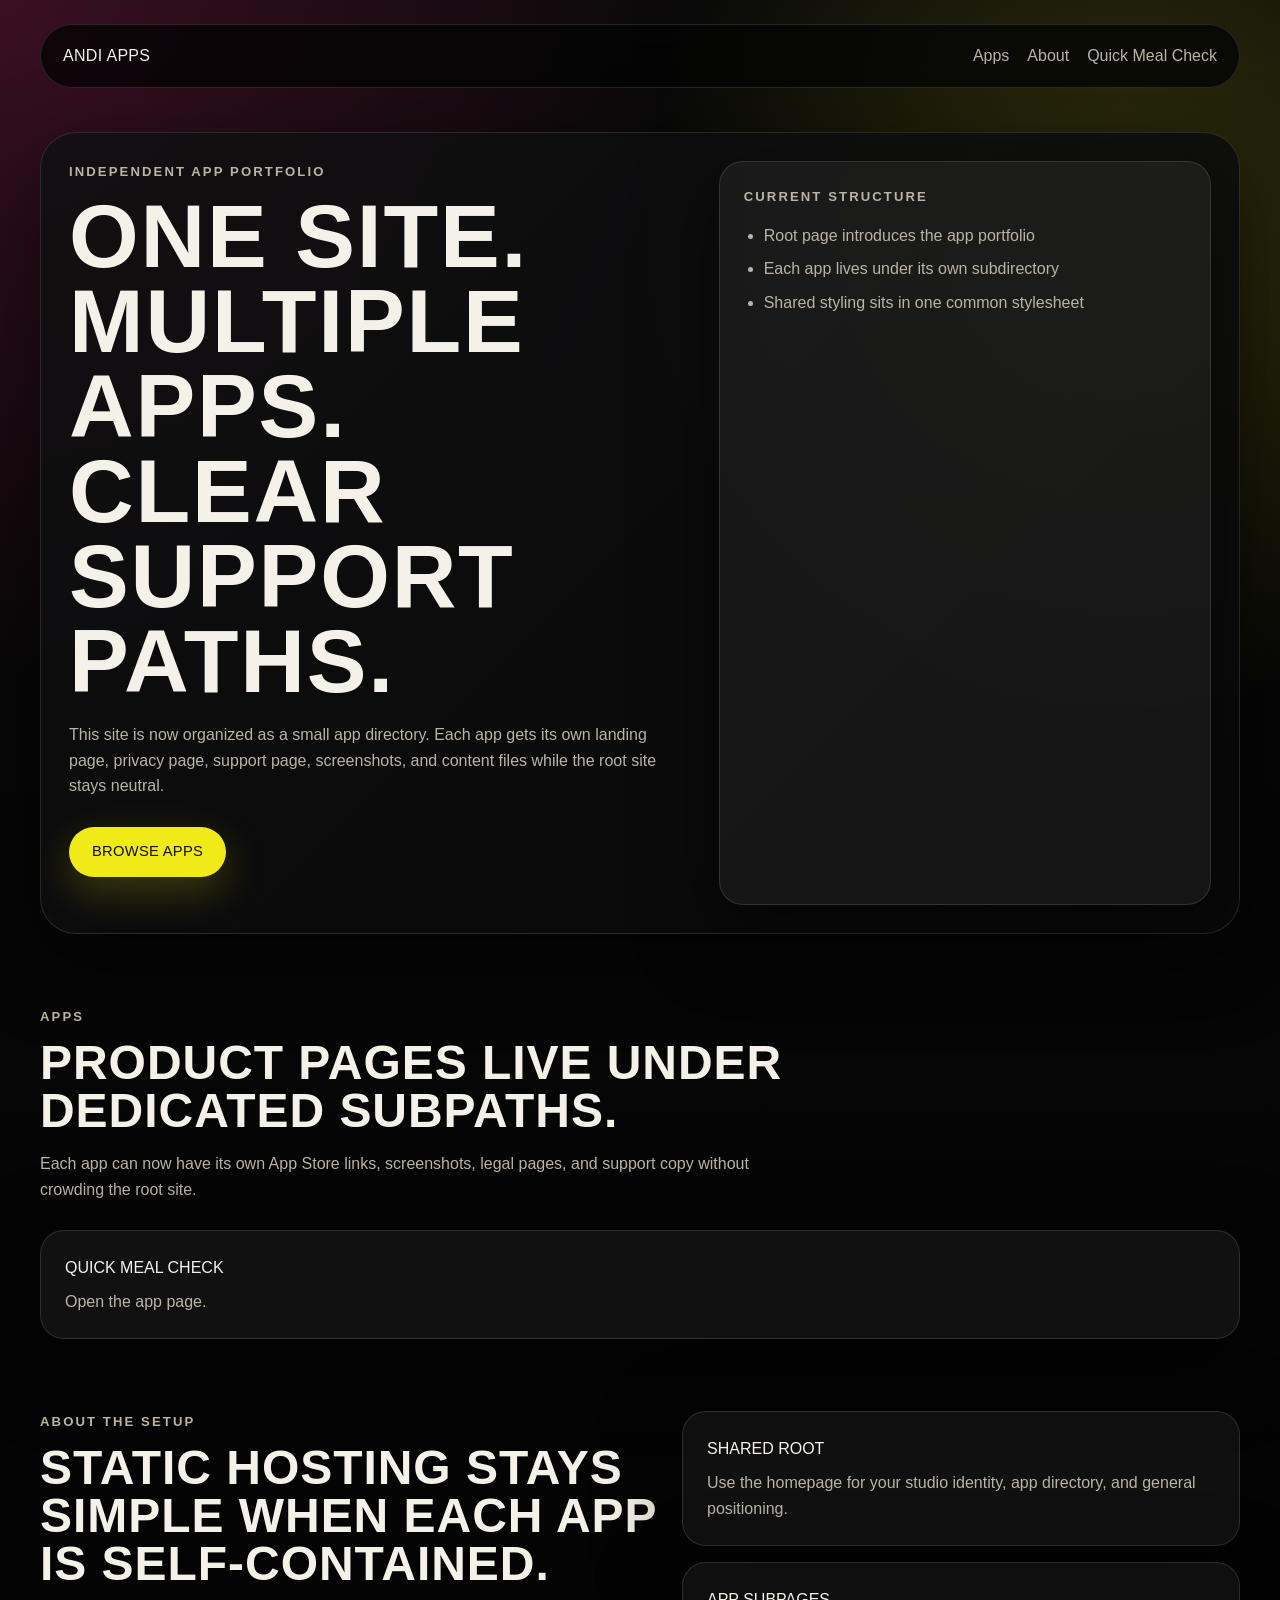
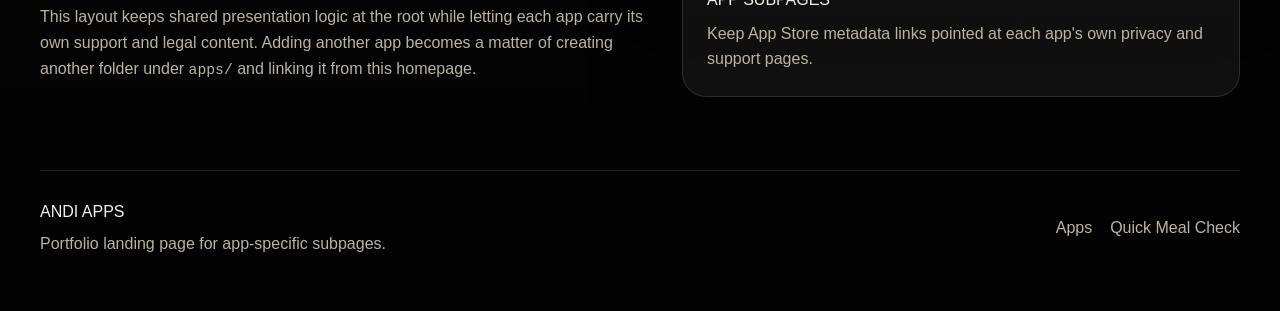
==== commit a8403ec6: "Simplify root app directory page" ====
--- a/index.html
+++ b/index.html
@@ -29,7 +29,6 @@
                     </p>
                     <div class="hero-actions">
                         <a class="button button-primary" href="#apps">Browse Apps</a>
-                        <a class="button button-secondary" href="apps/quickmealcheck/index.html">Open Quick Meal Check</a>
                     </div>
                 </div>
 
@@ -51,26 +50,10 @@
                 </div>
 
                 <div class="app-directory">
-                    <article class="app-card app-card-featured">
-                        <div class="app-card-copy">
-                            <p class="feature-kicker">Live app page</p>
-                            <h3>Quick Meal Check</h3>
-                            <p>
-                                AI-assisted meal analysis for iPhone with photo or text-based nutrition estimates,
-                                a recent-entry journal, and app-specific privacy and support pages.
-                            </p>
-                            <div class="card-actions">
-                                <a class="button button-primary" href="apps/quickmealcheck/index.html">Open App Page</a>
-                                <a class="button button-secondary" href="apps/quickmealcheck/privacy.html">Privacy</a>
-                                <a class="button button-secondary" href="apps/quickmealcheck/support.html">Support</a>
-                            </div>
-                        </div>
-                        <div class="app-card-visual">
-                            <div class="phone-frame">
-                                <img src="apps/quickmealcheck/assets/screenshots/hero-analysis.jpg" alt="Quick Meal Check app preview showing the meal analysis screen.">
-                            </div>
-                        </div>
-                    </article>
+                    <a class="link-tile" href="apps/quickmealcheck/index.html">
+                        <span class="link-tile-label">Quick Meal Check</span>
+                        <span class="link-tile-text">Open the app page.</span>
+                    </a>
                 </div>
             </section>
 
@@ -105,7 +88,6 @@
             <div class="footer-links">
                 <a href="#apps">Apps</a>
                 <a href="apps/quickmealcheck/index.html">Quick Meal Check</a>
-                <a href="apps/quickmealcheck/support.html">Support</a>
             </div>
         </footer>
     </div>
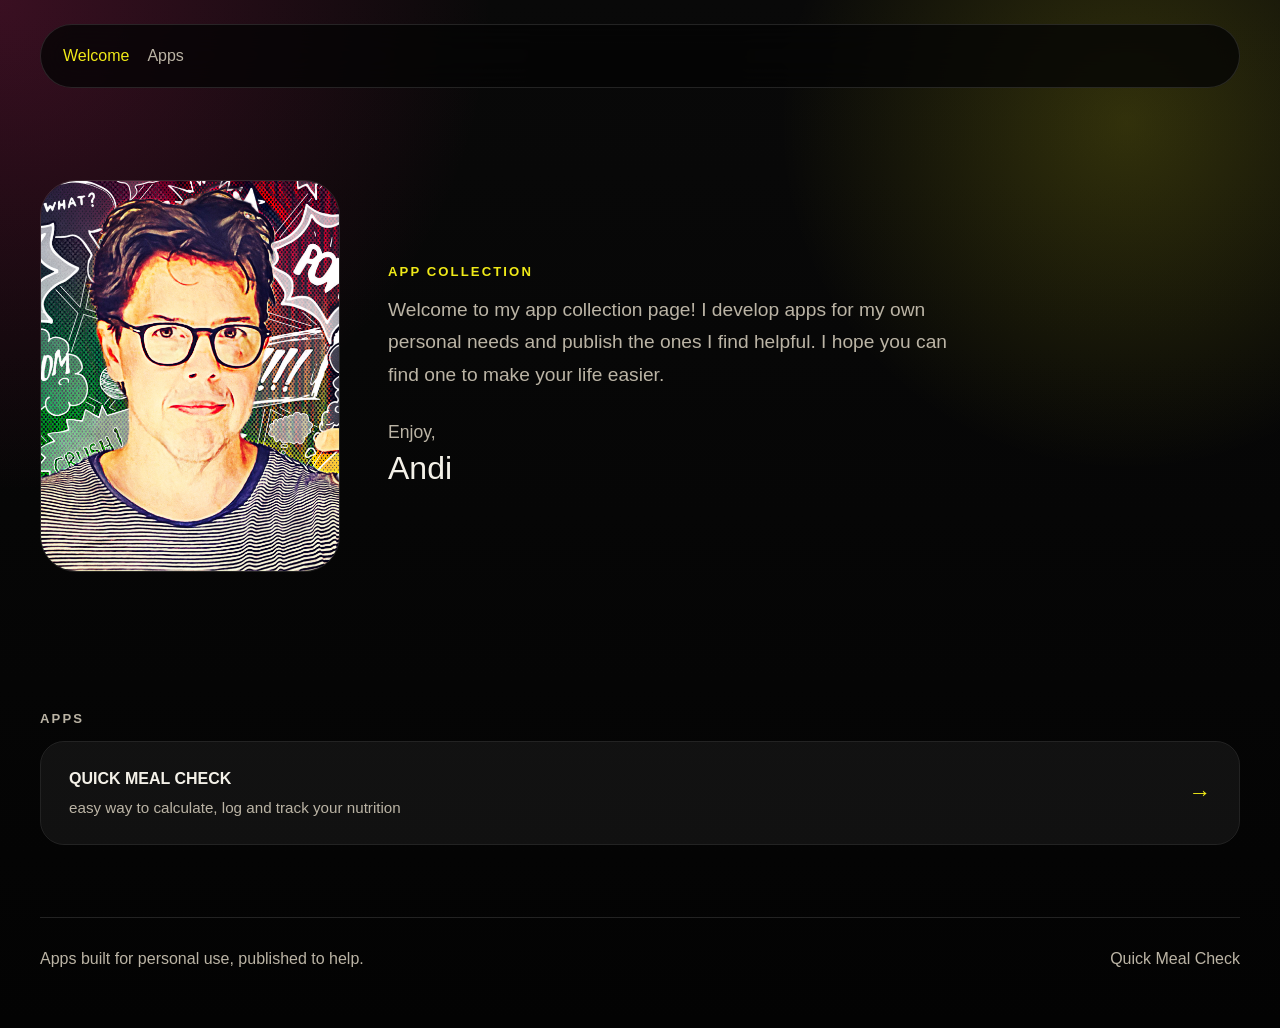
==== commit e8cbb0fe: "Redesign site to match sketch — personal welcome page and bold QMC page - Root: personal welcome mes" ====
--- a/index.html
+++ b/index.html
@@ -4,89 +4,54 @@
     <meta charset="utf-8">
     <meta name="viewport" content="width=device-width, initial-scale=1">
     <title>Andi Apps</title>
-    <meta name="description" content="Independent app portfolio site for Andi Apps, with product pages, privacy links, and support pages for each app.">
+    <meta name="description" content="App collection by Andi — apps built for personal use, published to be helpful.">
     <link rel="stylesheet" href="styles/global.css">
 </head>
 <body>
     <div class="site-shell">
         <header class="site-header">
-            <a class="wordmark" href="index.html">Andi Apps</a>
+            
             <nav class="site-nav" aria-label="Primary">
+                <a href="index.html" aria-current="page">Welcome</a>
                 <a href="#apps">Apps</a>
-                <a href="#about">About</a>
-                <a href="apps/quickmealcheck/index.html">Quick Meal Check</a>
             </nav>
         </header>
 
         <main>
-            <section class="hero hero-compact">
-                <div class="hero-copy">
-                    <p class="eyebrow">Independent app portfolio</p>
-                    <h1>One site. Multiple apps. Clear support paths.</h1>
-                    <p class="lede">
-                        This site is now organized as a small app directory. Each app gets its own landing page,
-                        privacy page, support page, screenshots, and content files while the root site stays neutral.
+            <section class="welcome-hero">
+                <figure class="author-photo-wrap">
+                    <img class="author-photo" src="assets/andi.jpg" alt="Andi">
+                </figure>
+                <div class="welcome-text">
+                    <p class="eyebrow">App collection</p>
+                    <p class="welcome-body">
+                        Welcome to my app collection page! I develop apps for my own personal
+                        needs and publish the ones I find helpful. I hope you can find one to
+                        make your life easier.
                     </p>
-                    <div class="hero-actions">
-                        <a class="button button-primary" href="#apps">Browse Apps</a>
-                    </div>
-                </div>
-
-                <div class="hero-panel">
-                    <p class="callout-label">Current structure</p>
-                    <ul class="hero-notes">
-                        <li>Root page introduces the app portfolio</li>
-                        <li>Each app lives under its own subdirectory</li>
-                        <li>Shared styling sits in one common stylesheet</li>
-                    </ul>
+                    <p class="welcome-sign">Enjoy,<br><em>Andi</em></p>
                 </div>
             </section>
 
             <section class="section" id="apps">
-                <div class="section-heading">
-                    <p class="eyebrow">Apps</p>
-                    <h2>Product pages live under dedicated subpaths.</h2>
-                    <p>Each app can now have its own App Store links, screenshots, legal pages, and support copy without crowding the root site.</p>
-                </div>
-
-                <div class="app-directory">
-                    <a class="link-tile" href="apps/quickmealcheck/index.html">
-                        <span class="link-tile-label">Quick Meal Check</span>
-                        <span class="link-tile-text">Open the app page.</span>
+                <p class="eyebrow">Apps</p>
+                <div class="app-list">
+                    <a class="app-list-item" href="apps/quickmealcheck/index.html">
+                        <div class="app-list-info">
+                            <strong class="app-list-name">Quick Meal Check</strong>
+                            <p class="app-list-tagline">easy way to calculate, log and track your nutrition</p>
+                        </div>
+                        <span class="app-list-arrow" aria-hidden="true">→</span>
                     </a>
-                </div>
-            </section>
-
-            <section class="section section-split" id="about">
-                <div>
-                    <p class="eyebrow">About the setup</p>
-                    <h2>Static hosting stays simple when each app is self-contained.</h2>
-                    <p>
-                        This layout keeps shared presentation logic at the root while letting each app carry its own
-                        support and legal content. Adding another app becomes a matter of creating another folder
-                        under <code>apps/</code> and linking it from this homepage.
-                    </p>
-                </div>
-                <div class="stacked-links">
-                    <div class="link-tile link-tile-static">
-                        <span class="link-tile-label">Shared root</span>
-                        <span class="link-tile-text">Use the homepage for your studio identity, app directory, and general positioning.</span>
-                    </div>
-                    <div class="link-tile link-tile-static">
-                        <span class="link-tile-label">App subpages</span>
-                        <span class="link-tile-text">Keep App Store metadata links pointed at each app's own privacy and support pages.</span>
-                    </div>
                 </div>
             </section>
         </main>
 
         <footer class="site-footer">
             <div>
-                <p class="footer-title">Andi Apps</p>
-                <p class="footer-copy">Portfolio landing page for app-specific subpages.</p>
+                <p class="footer-copy">Apps built for personal use, published to help.</p>
             </div>
             <div class="footer-links">
-                <a href="#apps">Apps</a>
                 <a href="apps/quickmealcheck/index.html">Quick Meal Check</a>
             </div>
         </footer>
--- a/styles/global.css
+++ b/styles/global.css
@@ -496,6 +496,129 @@
     gap: 56px;
 }
 
+/* Welcome page */
+.welcome-hero {
+    display: grid;
+    grid-template-columns: auto 1fr;
+    gap: 48px;
+    align-items: center;
+    padding: 48px 0 64px;
+}
+
+.welcome-text {
+    max-width: 560px;
+}
+
+.welcome-body {
+    font-size: 1.2rem;
+    line-height: 1.7;
+    color: var(--muted);
+    margin: 0 0 28px;
+}
+
+.welcome-sign {
+    font-size: 1.1rem;
+    color: var(--muted);
+    margin: 0;
+    line-height: 1.4;
+}
+
+.welcome-sign em {
+    font-style: normal;
+    font-size: 2rem;
+    color: var(--text);
+    display: block;
+    margin-top: 2px;
+}
+
+.author-photo-wrap {
+    margin: 0;
+    flex-shrink: 0;
+}
+
+.author-photo {
+    width: 300px;
+    border-radius: var(--radius-xl);
+    border: 1px solid var(--line);
+    display: block;
+}
+
+.app-list {
+    border: 1px solid var(--line);
+    border-radius: var(--radius-lg);
+    overflow: hidden;
+}
+
+.app-list-item {
+    display: flex;
+    align-items: center;
+    gap: 16px;
+    padding: 24px 28px;
+    background: var(--panel);
+    transition: background 0.15s;
+}
+
+.app-list-item:hover {
+    background: rgba(255, 255, 255, 0.08);
+    color: var(--text);
+}
+
+.app-list-name {
+    display: block;
+    font-family: "Arial Black", "Avenir Next Condensed", "Franklin Gothic Heavy", sans-serif;
+    text-transform: uppercase;
+    margin-bottom: 4px;
+}
+
+.app-list-tagline {
+    color: var(--muted);
+    margin: 0;
+    font-size: 0.95rem;
+}
+
+.app-list-arrow {
+    margin-left: auto;
+    font-size: 1.4rem;
+    color: var(--accent);
+    flex-shrink: 0;
+}
+
+/* QMC screenshots grid */
+.screenshots-grid {
+    display: grid;
+    grid-template-columns: repeat(5, minmax(0, 1fr));
+    gap: 18px;
+    align-items: start;
+}
+
+.screenshot-card {
+    margin: 0;
+}
+
+.screenshot-img-wrap {
+    overflow: hidden;
+    border-radius: 32px;
+    border: 1px solid var(--line);
+    box-shadow: var(--shadow);
+}
+
+.screenshot-img-wrap img {
+    width: 100%;
+    aspect-ratio: 9 / 16;
+    object-fit: cover;
+    display: block;
+}
+
+.screenshot-card figcaption {
+    padding: 12px 4px 0;
+    font-size: 0.78rem;
+    font-weight: 700;
+    letter-spacing: 0.1em;
+    text-align: center;
+    color: var(--muted);
+    text-transform: uppercase;
+}
+
 .support-hero {
     padding: 28px;
     border: 1px solid var(--line);
@@ -532,6 +655,10 @@
     .legal-sidebar {
         position: static;
     }
+
+    .screenshots-grid {
+        grid-template-columns: repeat(3, minmax(0, 1fr));
+    }
 }
 
 @media (max-width: 720px) {
@@ -576,4 +703,19 @@
         width: auto;
         margin-top: 18px;
     }
-}
+
+    .welcome-hero {
+        grid-template-columns: 1fr;
+        padding: 32px 0 48px;
+        gap: 32px;
+    }
+
+    .author-photo {
+        width: 100%;
+        max-width: 320px;
+    }
+
+    .screenshots-grid {
+        grid-template-columns: repeat(2, minmax(0, 1fr));
+    }
+}
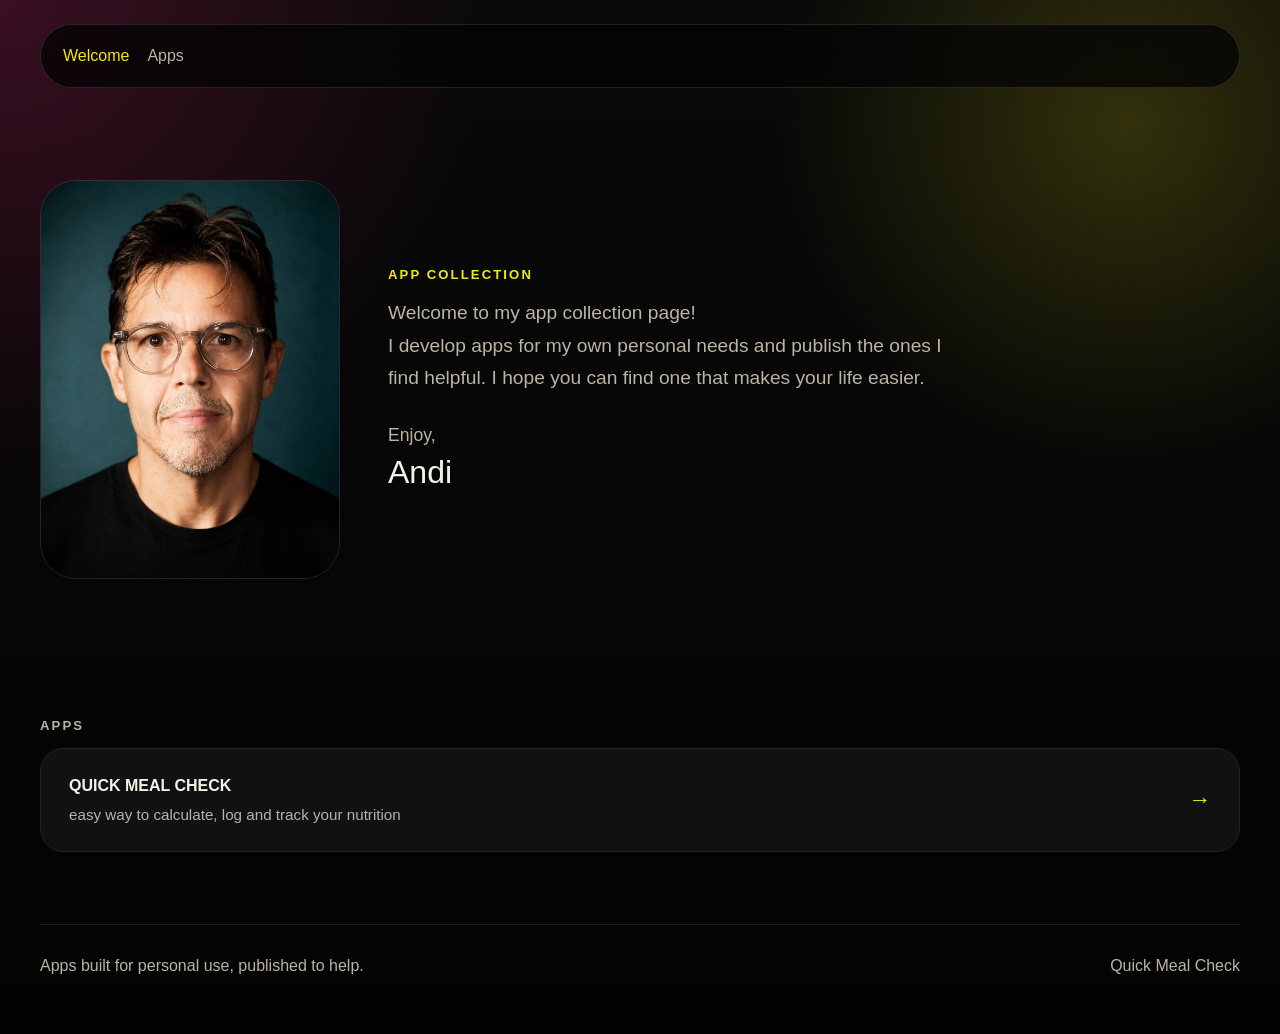
==== commit 761415a6: "Tweak welcome copy with line break and phrasing fix Co-Authored-By: Claude Opus 4.7 <noreply@anthrop" ====
--- a/index.html
+++ b/index.html
@@ -25,9 +25,9 @@
                 <div class="welcome-text">
                     <p class="eyebrow">App collection</p>
                     <p class="welcome-body">
-                        Welcome to my app collection page! I develop apps for my own personal
-                        needs and publish the ones I find helpful. I hope you can find one to
-                        make your life easier.
+                        Welcome to my app collection page!<br>
+                        I develop apps for my own personal needs and publish the ones I find
+                        helpful. I hope you can find one that makes your life easier.
                     </p>
                     <p class="welcome-sign">Enjoy,<br><em>Andi</em></p>
                 </div>
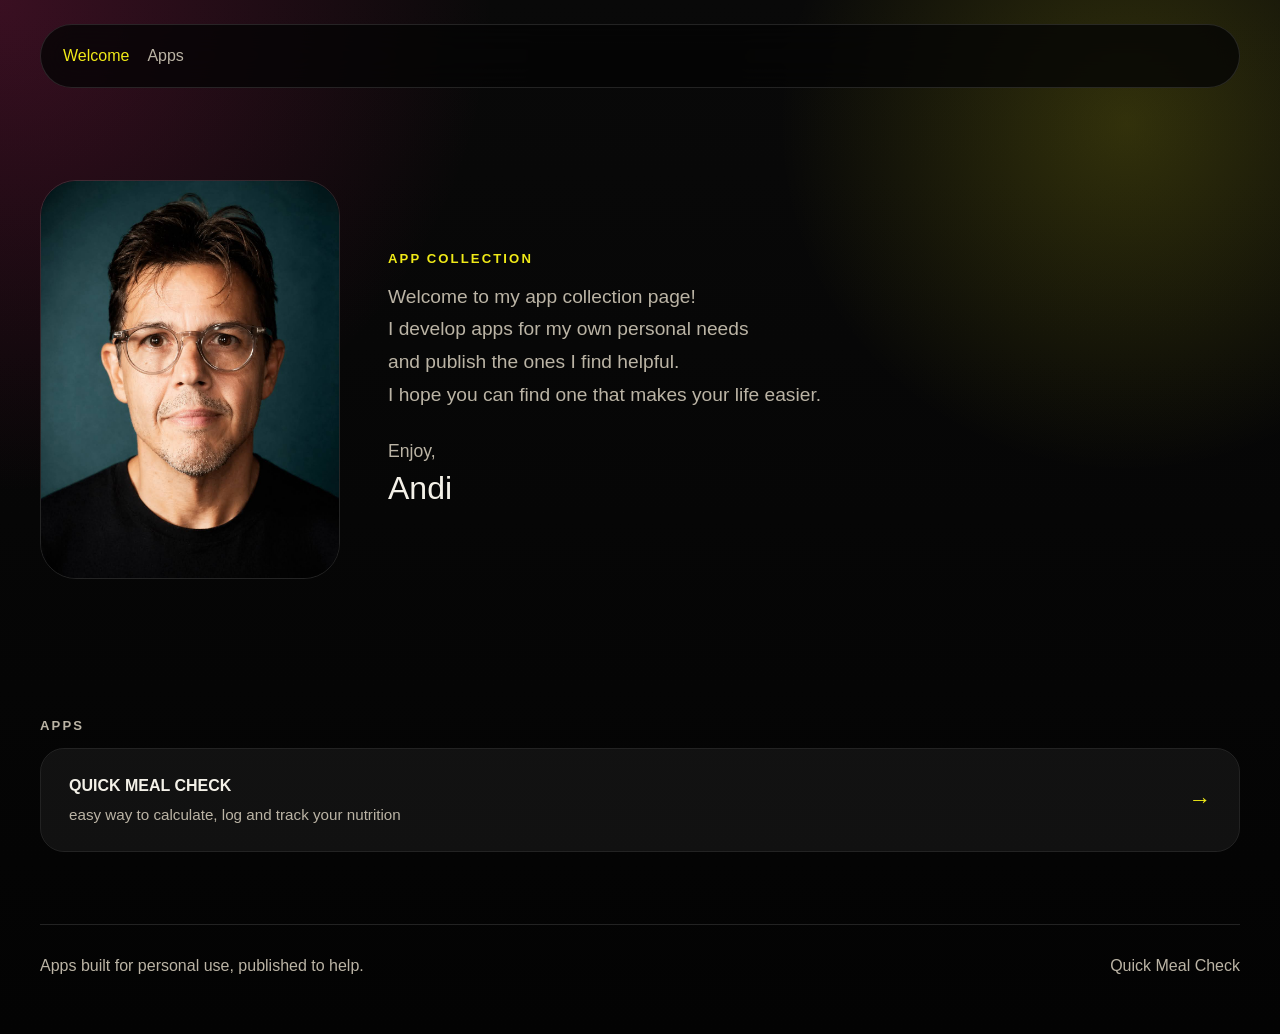
==== commit ca1a25a3: "Break welcome copy into four lines Co-Authored-By: Claude Opus 4.7 <noreply@anthropic.com>" ====
--- a/index.html
+++ b/index.html
@@ -26,8 +26,9 @@
                     <p class="eyebrow">App collection</p>
                     <p class="welcome-body">
                         Welcome to my app collection page!<br>
-                        I develop apps for my own personal needs and publish the ones I find
-                        helpful. I hope you can find one that makes your life easier.
+                        I develop apps for my own personal needs<br>
+                        and publish the ones I find helpful.<br>
+                        I hope you can find one that makes your life easier.
                     </p>
                     <p class="welcome-sign">Enjoy,<br><em>Andi</em></p>
                 </div>
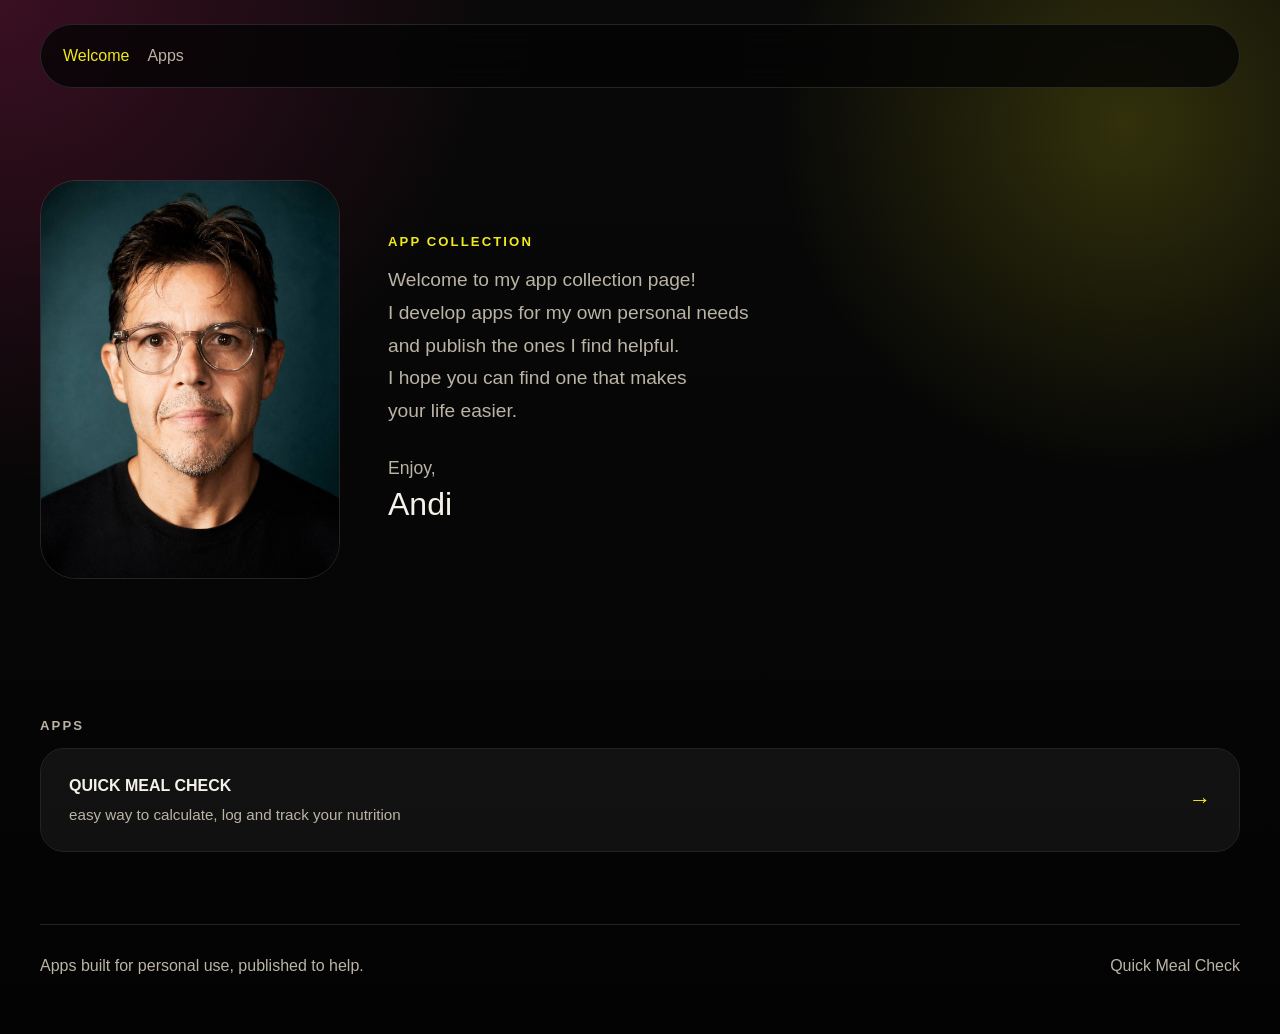
==== commit 169028f0: "Split last welcome line into two Co-Authored-By: Claude Opus 4.7 <noreply@anthropic.com>" ====
--- a/index.html
+++ b/index.html
@@ -28,7 +28,8 @@
                         Welcome to my app collection page!<br>
                         I develop apps for my own personal needs<br>
                         and publish the ones I find helpful.<br>
-                        I hope you can find one that makes your life easier.
+                        I hope you can find one that makes<br>
+                        your life easier.
                     </p>
                     <p class="welcome-sign">Enjoy,<br><em>Andi</em></p>
                 </div>
